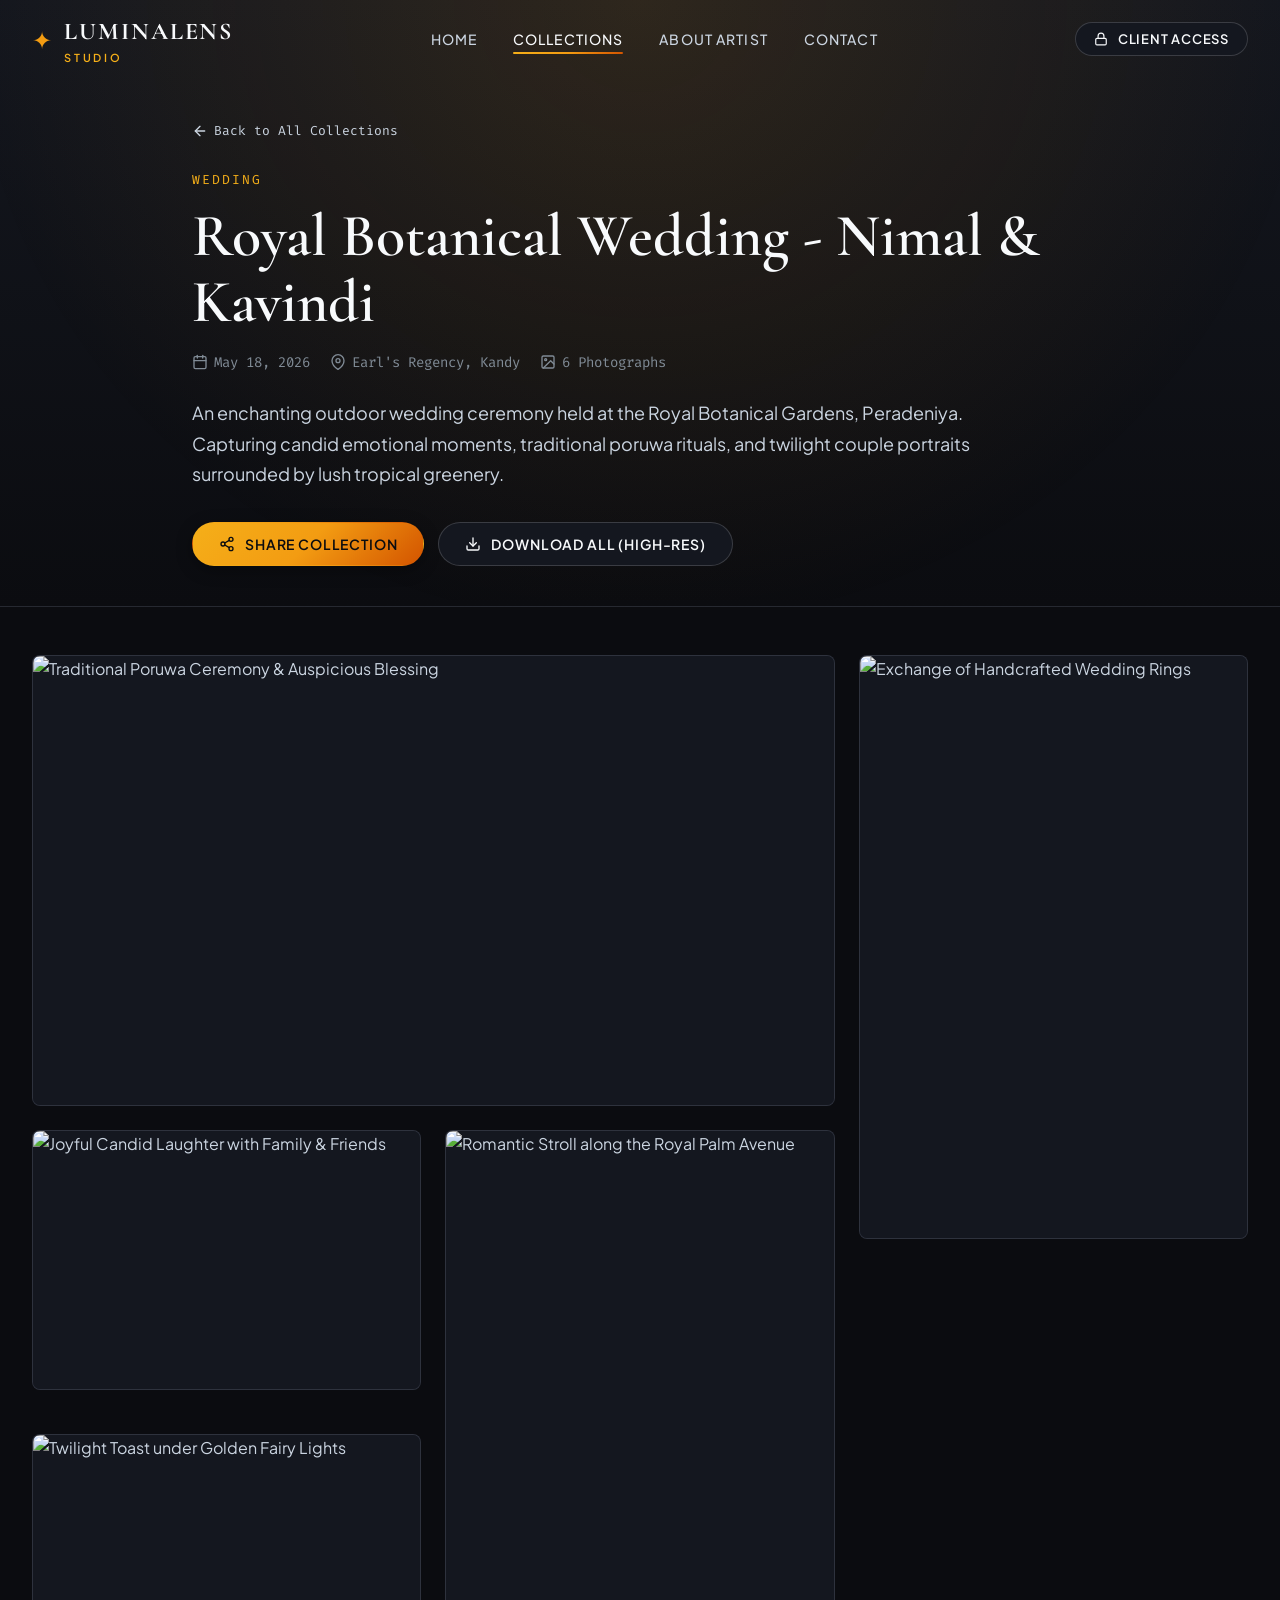
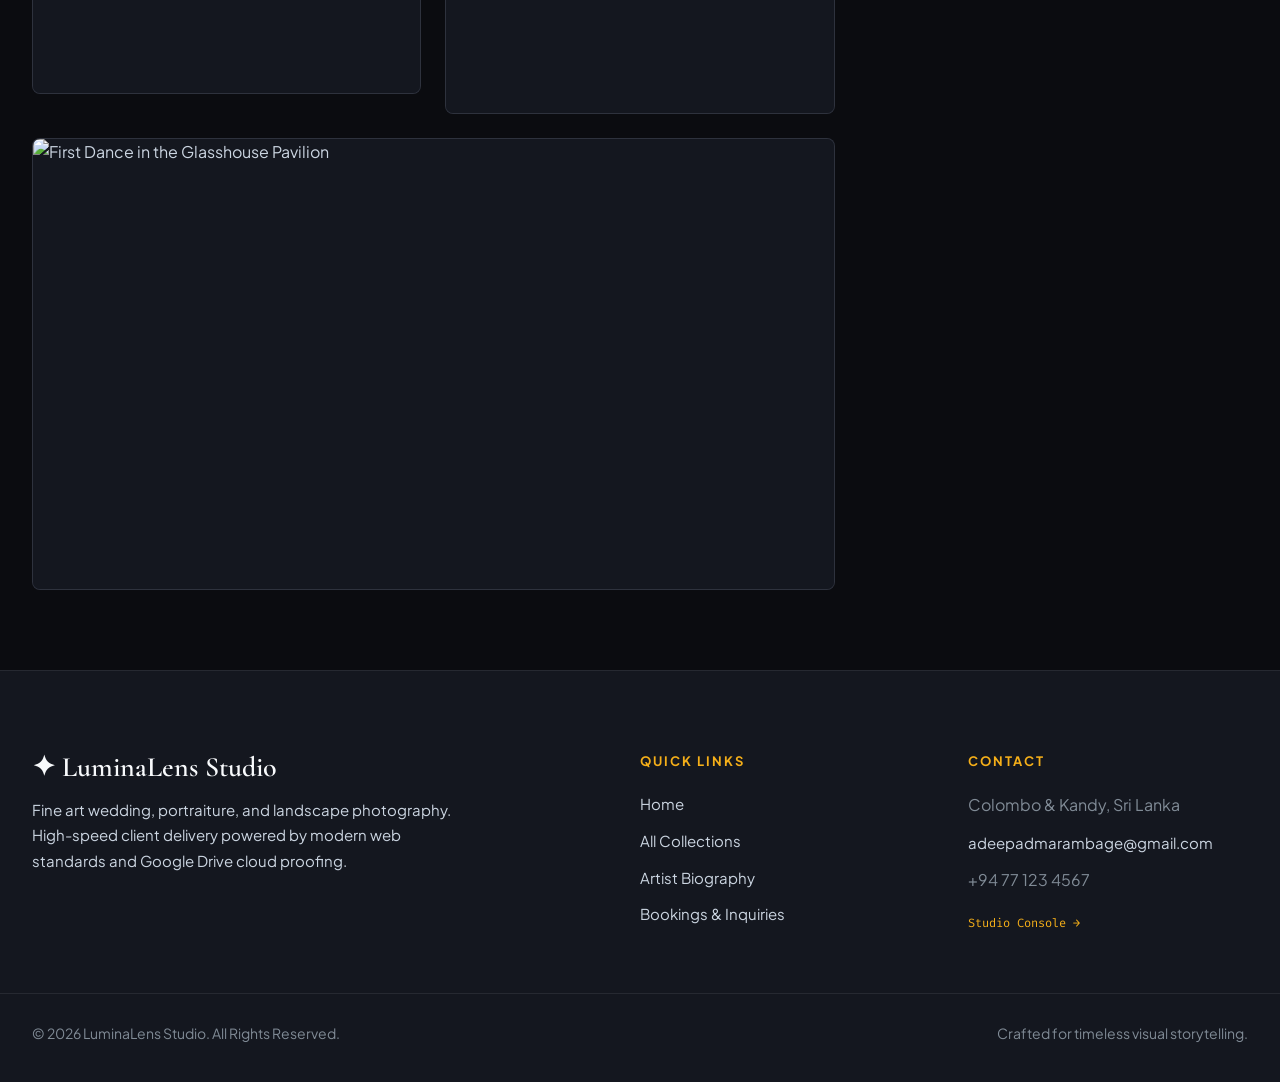
==== public/album.html @ 2db3ec04 "feat(system): implement full-stack LuminaLens Studio with JDK 21 server, public gallery, and admin p" ====
<!DOCTYPE html>
<html lang="en">
<head>
  <meta charset="UTF-8">
  <meta name="viewport" content="width=device-width, initial-scale=1.0">
  <title>Collection Gallery | LuminaLens Studio</title>
  <meta name="description" content="View high-resolution photography gallery, client proofing suite, and interactive photo viewer on LuminaLens Studio.">

  <!-- Favicon -->
  <link rel="icon" type="image/svg+xml" href="data:image/svg+xml,<svg xmlns='http://www.w3.org/2000/svg' viewBox='0 0 100 100'><rect width='100' height='100' rx='25' fill='%230b0c10'/><circle cx='50' cy='50' r='32' fill='none' stroke='%23f39c12' stroke-width='6'/><circle cx='50' cy='50' r='18' fill='none' stroke='%23f5af19' stroke-width='4'/><circle cx='50' cy='50' r='6' fill='%23f39c12'/></svg>">

  <!-- Google Fonts Preconnect & Stylesheets -->
  <link rel="preconnect" href="https://fonts.googleapis.com">
  <link rel="preconnect" href="https://fonts.gstatic.com" crossorigin>
  <link href="https://fonts.googleapis.com/css2?family=Cormorant+Garamond:ital,wght@0,400;0,600;0,700;1,400;1,600&family=Fira+Code:wght@400;500&family=Plus+Jakarta+Sans:wght@400;500;600;700&display=swap" rel="stylesheet">

  <!-- Core Stylesheet -->
  <link rel="stylesheet" href="css/style.css">
</head>
<body>

  <!-- Sticky Glassmorphic Header -->
  <header>
    <nav class="navbar" id="navbar" aria-label="Main Navigation">
      <div class="container nav-container">
        <!-- Brand Crest -->
        <a href="index.html" class="brand-crest" aria-label="LuminaLens Studio Home">
          <span class="brand-crest-icon" aria-hidden="true">✦</span>
          <div class="brand-title">
            LuminaLens
            <span>Studio</span>
          </div>
        </a>

        <!-- Navigation Links -->
        <ul class="nav-menu" id="nav-menu" role="menu">
          <li role="none"><a href="index.html" class="nav-link" role="menuitem">Home</a></li>
          <li role="none"><a href="albums.html" class="nav-link active" role="menuitem">Collections</a></li>
          <li role="none"><a href="index.html#about" class="nav-link" role="menuitem">About Artist</a></li>
          <li role="none"><a href="index.html#contact" class="nav-link" role="menuitem">Contact</a></li>
        </ul>

        <!-- Action Buttons -->
        <div class="nav-actions">
          <button type="button" class="btn btn-secondary btn-pill" id="client-access-btn" title="Access Private Client Album">
            <svg viewBox="0 0 24 24" width="14" height="14" fill="none" stroke="currentColor" stroke-width="2" stroke-linecap="round" stroke-linejoin="round" aria-hidden="true">
              <rect x="3" y="11" width="18" height="11" rx="2" ry="2"/>
              <path d="M7 11V7a5 5 0 0 1 10 0v4"/>
            </svg>
            <span>Client Access</span>
          </button>

          <!-- Mobile Toggle Button -->
          <button type="button" class="nav-toggle-btn" id="nav-toggle-btn" aria-label="Toggle navigation menu" aria-expanded="false" aria-controls="nav-menu">
            <span></span>
            <span></span>
            <span></span>
          </button>
        </div>
      </div>
    </nav>
  </header>

  <main>
    <!-- Dedicated Album Hero & Story Banner -->
    <section class="album-hero-banner" aria-label="Album Information">
      <div class="container album-hero-content">
        <div class="breadcrumb-nav">
          <a href="albums.html">
            <svg viewBox="0 0 24 24" width="16" height="16" fill="none" stroke="currentColor" stroke-width="2" stroke-linecap="round" stroke-linejoin="round" aria-hidden="true">
              <line x1="19" y1="12" x2="5" y2="12"/><polyline points="12 19 5 12 12 5"/>
            </svg>
            <span>Back to All Collections</span>
          </a>
        </div>

        <span class="album-detail-category" id="album-category">Wedding Celebration</span>
        <h1 class="album-detail-title" id="album-title">Royal Botanical Wedding - Nimal &amp; Kavindi</h1>

        <div class="album-detail-meta">
          <span class="meta-pill">
            <svg viewBox="0 0 24 24" width="16" height="16" fill="none" stroke="currentColor" stroke-width="2" stroke-linecap="round" stroke-linejoin="round" aria-hidden="true"><rect x="3" y="4" width="18" height="18" rx="2" ry="2"/><line x1="16" y1="2" x2="16" y2="6"/><line x1="8" y1="2" x2="8" y2="6"/><line x1="3" y1="10" x2="21" y2="10"/></svg>
            <span id="album-date">May 18, 2026</span>
          </span>
          <span class="meta-pill">
            <svg viewBox="0 0 24 24" width="16" height="16" fill="none" stroke="currentColor" stroke-width="2" stroke-linecap="round" stroke-linejoin="round" aria-hidden="true"><path d="M21 10c0 7-9 13-9 13s-9-6-9-13a9 9 0 0 1 18 0z"/><circle cx="12" cy="10" r="3"/></svg>
            <span id="album-location">Earl's Regency, Kandy</span>
          </span>
          <span class="meta-pill">
            <svg viewBox="0 0 24 24" width="16" height="16" fill="none" stroke="currentColor" stroke-width="2" stroke-linecap="round" stroke-linejoin="round" aria-hidden="true"><rect x="3" y="3" width="18" height="18" rx="2" ry="2"/><circle cx="8.5" cy="8.5" r="1.5"/><polyline points="21 15 16 10 5 21"/></svg>
            <span id="album-count">6 Photographs</span>
          </span>
        </div>

        <p class="album-detail-desc" id="album-desc">
          An enchanting outdoor wedding ceremony held at the Royal Botanical Gardens, Peradeniya. Capturing candid emotional moments, traditional poruwa rituals, and twilight couple portraits surrounded by lush tropical greenery.
        </p>

        <!-- Actions Toolbar -->
        <div class="album-actions-toolbar">
          <button type="button" class="btn btn-primary" id="share-album-btn">
            <svg viewBox="0 0 24 24" width="16" height="16" fill="none" stroke="currentColor" stroke-width="2" stroke-linecap="round" stroke-linejoin="round" aria-hidden="true"><circle cx="18" cy="5" r="3"/><circle cx="6" cy="12" r="3"/><circle cx="18" cy="19" r="3"/><line x1="8.59" y1="13.51" x2="15.42" y2="17.49"/><line x1="15.41" y1="6.51" x2="8.59" y2="10.49"/></svg>
            <span>Share Collection</span>
          </button>
          <button type="button" class="btn btn-secondary" id="download-all-btn">
            <svg viewBox="0 0 24 24" width="16" height="16" fill="none" stroke="currentColor" stroke-width="2" stroke-linecap="round" stroke-linejoin="round" aria-hidden="true"><path d="M21 15v4a2 2 0 0 1-2 2H5a2 2 0 0 1-2-2v-4"/><polyline points="7 10 12 15 17 10"/><line x1="12" y1="15" x2="12" y2="3"/></svg>
            <span>Download All (High-Res)</span>
          </button>
        </div>
      </div>
    </section>

    <!-- Photo Gallery Grid -->
    <section class="container" aria-label="Photo Gallery">
      <div class="photo-gallery-grid" id="album-gallery-grid">
        <!-- Dynamically rendered by app.js; clicking photo opens Lightbox -->
      </div>
    </section>
  </main>

  <!-- Share Modal Sheet -->
  <div class="modal-overlay" id="share-modal" role="dialog" aria-modal="true" aria-labelledby="share-modal-title">
    <div class="modal-card">
      <div class="modal-header">
        <h3 id="share-modal-title">Share Collection</h3>
        <button type="button" class="modal-close-btn" id="close-share-modal" aria-label="Close dialog">&times;</button>
      </div>

      <p style="color: var(--text-secondary); margin-bottom: 16px; font-size: 0.9375rem;">
        Direct access link for clients, family, and social channels:
      </p>

      <div class="share-input-group">
        <input type="text" class="share-url-input" id="share-url-input" readonly>
        <button type="button" class="btn btn-primary btn-pill" id="copy-share-btn">
          <span>Copy</span>
        </button>
      </div>

      <div class="share-channels">
        <button type="button" class="share-channel-btn" id="whatsapp-share-btn">
          <svg viewBox="0 0 24 24" fill="none" stroke="currentColor" stroke-width="2" stroke-linecap="round" stroke-linejoin="round" style="color: #25d366;">
            <path d="M21 11.5a8.38 8.38 0 0 1-.9 3.8 8.5 8.5 0 0 1-7.6 4.7 8.38 8.38 0 0 1-3.8-.9L3 21l1.9-5.7a8.38 8.38 0 0 1-.9-3.8 8.5 8.5 0 0 1 4.7-7.6 8.38 8.38 0 0 1 3.8-.9h.5a8.48 8.48 0 0 1 8 8v.5z"/>
          </svg>
          <span>Share directly on WhatsApp</span>
        </button>
      </div>
    </div>
  </div>

  <!-- Client Access Modal -->
  <div class="modal-overlay" id="client-access-modal" role="dialog" aria-modal="true" aria-labelledby="client-modal-title">
    <div class="modal-card">
      <div class="modal-header">
        <h3 id="client-modal-title">Client Album Access</h3>
        <button type="button" class="modal-close-btn" id="close-client-modal" aria-label="Close dialog">&times;</button>
      </div>
      <p style="color: var(--text-secondary); margin-bottom: 20px; font-size: 0.9375rem;">
        Enter your unique album slug or private proofing code provided in your booking invitation:
      </p>
      <form id="client-access-form">
        <div style="margin-bottom: 20px;">
          <input type="text" class="share-url-input" id="client-album-code" placeholder="e.g. wedding-nimal-kavindi" required autocomplete="off" style="width: 100%;">
        </div>
        <button type="submit" class="btn btn-primary" style="width: 100%;">
          <span>View Private Collection &rarr;</span>
        </button>
      </form>
    </div>
  </div>

  <!-- Footer -->
  <footer class="footer">
    <div class="container footer-grid">
      <div class="footer-brand">
        <h4>✦ LuminaLens Studio</h4>
        <p>
          Fine art wedding, portraiture, and landscape photography. High-speed client delivery powered by modern web standards and Google Drive cloud proofing.
        </p>
      </div>

      <div class="footer-col">
        <h5>Quick Links</h5>
        <div class="footer-links-list">
          <a href="index.html">Home</a>
          <a href="albums.html">All Collections</a>
          <a href="index.html#about">Artist Biography</a>
          <a href="index.html#contact">Bookings &amp; Inquiries</a>
        </div>
      </div>

      <div class="footer-col">
        <h5>Contact</h5>
        <div class="footer-links-list">
          <span style="color: var(--text-muted);">Colombo &amp; Kandy, Sri Lanka</span>
          <a href="mailto:adeepadmarambage@gmail.com">adeepadmarambage@gmail.com</a>
          <span style="color: var(--text-muted);">+94 77 123 4567</span>
          <a href="admin/login.html" style="font-family: var(--font-mono); font-size: 0.75rem; color: var(--text-gold); margin-top: 8px;">Studio Console &rarr;</a>
        </div>
      </div>
    </div>

    <div class="container footer-bottom">
      <div>&copy; 2026 LuminaLens Studio. All Rights Reserved.</div>
      <div>Crafted for timeless visual storytelling.</div>
    </div>
  </footer>

  <!-- Google Drive CDN Helper, Lightbox & Application Engine -->
  <script src="js/gdrive-helper.js" defer></script>
  <script src="js/lightbox.js" defer></script>
  <script src="js/app.js" defer></script>
</body>
</html>
---- public/css/style.css ----
/* ==========================================================================
   LuminaLens Studio - Visual Design System ("Obsidian Gallery")
   Architecture: Pure Modern CSS3 (Variables, Grid, Flexbox, Glassmorphism)
   Theme: Dark Luxury Editorial & Cinematic Photography Experience
   ========================================================================== */

/* --- 1. CSS Custom Properties / Design Tokens --- */
:root {
  /* Canvas & Neutral Surfaces */
  --bg-canvas: #0b0c10;
  --bg-surface: #14171f;
  --bg-surface-elevated: #1c212d;
  --bg-surface-hover: #222938;
  --bg-glass: rgba(20, 23, 31, 0.78);
  --bg-glass-card: rgba(20, 23, 31, 0.65);
  --bg-glass-heavy: rgba(11, 12, 16, 0.94);

  /* Borders & Dividers */
  --border-subtle: rgba(255, 255, 255, 0.08);
  --border-medium: rgba(255, 255, 255, 0.16);
  --border-gold: rgba(243, 156, 18, 0.40);
  --border-gold-subtle: rgba(243, 156, 18, 0.20);

  /* Accent & Brand Luxury Gold */
  --accent-gold-primary: #f39c12;
  --accent-gold-light: #f5af19;
  --accent-gold-dark: #d35400;
  --accent-gold-gradient: linear-gradient(135deg, #f5af19 0%, #f39c12 50%, #d35400 100%);
  --accent-gold-glow: rgba(243, 156, 18, 0.28);
  --accent-gold-glow-subtle: rgba(243, 156, 18, 0.12);

  /* Text & Readability Hierarchy */
  --text-primary: #f8fafc;
  --text-secondary: #cbd5e1;
  --text-muted: #808b96;
  --text-gold: #f5af19;

  /* Functional Status Indicators */
  --status-published: #10b981;
  --status-private: #f59e0b;
  --status-hidden: #64748b;
  --status-danger: #ef4444;

  /* Typography */
  --font-display: 'Cormorant Garamond', Georgia, 'Times New Roman', serif;
  --font-sans: 'Plus Jakarta Sans', system-ui, -apple-system, BlinkMacSystemFont, 'Segoe UI', Roboto, sans-serif;
  --font-mono: 'Fira Code', SFMono-Regular, Consolas, monospace;

  /* Dimensions & Spacing */
  --nav-height: 80px;
  --container-max: 1320px;
  --radius-xs: 4px;
  --radius-sm: 8px;
  --radius-md: 14px;
  --radius-lg: 20px;
  --radius-xl: 28px;
  --radius-full: 9999px;

  /* Shadows */
  --shadow-sm: 0 4px 16px rgba(0, 0, 0, 0.35);
  --shadow-md: 0 10px 30px -6px rgba(0, 0, 0, 0.55);
  --shadow-lg: 0 20px 48px -10px rgba(0, 0, 0, 0.75);
  --shadow-gold: 0 0 24px -2px var(--accent-gold-glow);
  --shadow-gold-hover: 0 14px 36px -6px rgba(0, 0, 0, 0.65), 0 0 22px -2px var(--accent-gold-glow);

  /* Transitions */
  --ease-standard: cubic-bezier(0.4, 0, 0.2, 1);
  --transition-fast: 180ms var(--ease-standard);
  --transition-normal: 300ms var(--ease-standard);
  --transition-slow: 600ms var(--ease-standard);
}

/* --- 2. CSS Reset & Base Elements --- */
*, *::before, *::after {
  box-sizing: border-box;
  margin: 0;
  padding: 0;
}

html {
  font-size: 16px;
  scroll-behavior: smooth;
  scroll-padding-top: calc(var(--nav-height) + 24px);
  -webkit-text-size-adjust: 100%;
  background-color: var(--bg-canvas);
}

body {
  font-family: var(--font-sans);
  background-color: var(--bg-canvas);
  color: var(--text-secondary);
  line-height: 1.65;
  min-height: 100vh;
  overflow-x: hidden;
  position: relative;
  -webkit-font-smoothing: antialiased;
  -moz-osx-font-smoothing: grayscale;
}

/* Ambient Radial Vignette */
body::before {
  content: '';
  position: fixed;
  top: 0;
  left: 50%;
  transform: translateX(-50%);
  width: 100vw;
  height: 600px;
  background: radial-gradient(ellipse at 50% 0%, var(--accent-gold-glow-subtle) 0%, transparent 75%);
  pointer-events: none;
  z-index: 0;
}

a {
  color: inherit;
  text-decoration: none;
  transition: color var(--transition-fast);
}

ul {
  list-style: none;
}

img, svg {
  display: block;
  max-width: 100%;
}

button, input, textarea, select {
  font-family: inherit;
  font-size: inherit;
  color: inherit;
}

button {
  cursor: pointer;
  border: none;
  background: none;
}

:focus-visible {
  outline: 2px solid var(--accent-gold-primary);
  outline-offset: 3px;
  border-radius: var(--radius-xs);
}

/* --- 3. Typography Utility Classes --- */
h1, h2, h3, h4, .font-display {
  font-family: var(--font-display);
  color: var(--text-primary);
  font-weight: 600;
  line-height: 1.15;
}

.text-gold {
  color: var(--text-gold);
}

.text-muted {
  color: var(--text-muted);
}

.font-mono {
  font-family: var(--font-mono);
}

/* --- 4. Layout Containers --- */
.container {
  width: 100%;
  max-width: var(--container-max);
  margin-left: auto;
  margin-right: auto;
  padding-left: 32px;
  padding-right: 32px;
  position: relative;
  z-index: 1;
}

.section {
  padding-top: 100px;
  padding-bottom: 100px;
  position: relative;
}

.section-header {
  text-align: center;
  max-width: 760px;
  margin: 0 auto 60px;
}

.section-tag {
  display: inline-flex;
  align-items: center;
  gap: 8px;
  font-family: var(--font-mono);
  font-size: 0.8125rem;
  font-weight: 500;
  text-transform: uppercase;
  letter-spacing: 0.12em;
  color: var(--text-gold);
  background: var(--accent-gold-glow-subtle);
  border: 1px solid var(--border-gold-subtle);
  padding: 6px 16px;
  border-radius: var(--radius-full);
  margin-bottom: 16px;
}

.section-title {
  font-size: clamp(2.25rem, 5vw, 3.25rem);
  letter-spacing: -0.01em;
  margin-bottom: 16px;
}

.section-subtitle {
  font-size: 1.125rem;
  color: var(--text-secondary);
  line-height: 1.6;
}

/* --- 5. Navigation Bar --- */
.navbar {
  position: fixed;
  top: 0;
  left: 0;
  right: 0;
  height: var(--nav-height);
  z-index: 1000;
  display: flex;
  align-items: center;
  transition: background-color var(--transition-normal), backdrop-filter var(--transition-normal), border-color var(--transition-normal), box-shadow var(--transition-normal);
  border-bottom: 1px solid transparent;
}

.navbar.scrolled {
  background: var(--bg-glass);
  backdrop-filter: blur(18px);
  -webkit-backdrop-filter: blur(18px);
  border-bottom: 1px solid var(--border-subtle);
  box-shadow: var(--shadow-sm);
}

.nav-container {
  display: flex;
  align-items: center;
  justify-content: space-between;
  width: 100%;
}

/* Brand Crest */
.brand-crest {
  display: flex;
  align-items: center;
  gap: 12px;
}

.brand-crest-icon {
  color: var(--accent-gold-primary);
  font-size: 1.5rem;
  animation: shimmerGlow 4s infinite ease-in-out;
}

@keyframes shimmerGlow {
  0%, 100% { opacity: 0.8; transform: scale(1); filter: drop-shadow(0 0 2px var(--accent-gold-glow)); }
  50% { opacity: 1; transform: scale(1.1); filter: drop-shadow(0 0 8px var(--accent-gold-primary)); }
}

.brand-title {
  font-family: var(--font-display);
  font-size: 1.5rem;
  font-weight: 700;
  letter-spacing: 0.08em;
  color: var(--text-primary);
  text-transform: uppercase;
}

.brand-title span {
  font-family: var(--font-sans);
  font-size: 0.6875rem;
  font-weight: 600;
  letter-spacing: 0.25em;
  color: var(--text-gold);
  display: block;
  margin-top: -3px;
}

/* Navigation Links */
.nav-menu {
  display: flex;
  align-items: center;
  gap: 36px;
}

.nav-link {
  font-size: 0.875rem;
  font-weight: 500;
  text-transform: uppercase;
  letter-spacing: 0.08em;
  color: var(--text-secondary);
  position: relative;
  padding: 6px 0;
  transition: color var(--transition-fast);
}

.nav-link::after {
  content: '';
  position: absolute;
  bottom: 0;
  left: 50%;
  width: 0;
  height: 2px;
  background: var(--accent-gold-gradient);
  border-radius: var(--radius-full);
  transition: width var(--transition-normal), left var(--transition-normal);
}

.nav-link:hover,
.nav-link.active {
  color: var(--text-primary);
}

.nav-link:hover::after,
.nav-link.active::after {
  width: 100%;
  left: 0;
}

.nav-actions {
  display: flex;
  align-items: center;
  gap: 16px;
}

/* Buttons */
.btn {
  display: inline-flex;
  align-items: center;
  justify-content: center;
  gap: 10px;
  padding: 12px 26px;
  font-size: 0.875rem;
  font-weight: 600;
  letter-spacing: 0.06em;
  text-transform: uppercase;
  border-radius: var(--radius-full);
  transition: all var(--transition-fast);
  white-space: nowrap;
}

.btn:active {
  transform: scale(0.97);
}

.btn-primary {
  background: var(--accent-gold-gradient);
  color: #0b0c10;
  box-shadow: var(--shadow-sm);
  border: 1px solid transparent;
}

.btn-primary:hover {
  box-shadow: var(--shadow-gold-hover);
  transform: translateY(-2px);
}

.btn-secondary {
  background: var(--bg-surface);
  border: 1px solid var(--border-medium);
  color: var(--text-primary);
}

.btn-secondary:hover {
  border-color: var(--accent-gold-primary);
  background: var(--bg-surface-elevated);
  color: var(--text-gold);
  transform: translateY(-2px);
  box-shadow: var(--shadow-gold);
}

.btn-pill {
  padding: 8px 18px;
  font-size: 0.8125rem;
}

/* Mobile Hamburger Toggle */
.nav-toggle-btn {
  display: none;
  flex-direction: column;
  justify-content: space-between;
  width: 32px;
  height: 20px;
  padding: 0;
  z-index: 1001;
}

.nav-toggle-btn span {
  display: block;
  height: 2px;
  width: 100%;
  background-color: var(--text-primary);
  border-radius: var(--radius-full);
  transition: transform var(--transition-normal), opacity var(--transition-normal);
}

.nav-toggle-btn.open span:nth-child(1) {
  transform: translateY(9px) rotate(45deg);
}

.nav-toggle-btn.open span:nth-child(2) {
  opacity: 0;
}

.nav-toggle-btn.open span:nth-child(3) {
  transform: translateY(-9px) rotate(-45deg);
}

/* --- 6. Hero Showcase Section --- */
.hero-showcase {
  position: relative;
  min-height: 100vh;
  display: flex;
  align-items: center;
  justify-content: center;
  text-align: center;
  padding-top: calc(var(--nav-height) + 40px);
  padding-bottom: 80px;
  overflow: hidden;
}

.hero-backdrop-slider {
  position: absolute;
  top: 0;
  left: 0;
  right: 0;
  bottom: 0;
  z-index: 0;
}

.hero-slide {
  position: absolute;
  top: 0;
  left: 0;
  right: 0;
  bottom: 0;
  background-size: cover;
  background-position: center 30%;
  opacity: 0;
  transition: opacity 1.8s ease-in-out, transform 8s ease-out;
  transform: scale(1.0);
}

.hero-slide.active {
  opacity: 1;
  transform: scale(1.04);
}

.hero-overlay {
  position: absolute;
  top: 0;
  left: 0;
  right: 0;
  bottom: 0;
  background: linear-gradient(
    180deg,
    rgba(11, 12, 16, 0.45) 0%,
    rgba(11, 12, 16, 0.75) 55%,
    rgba(11, 12, 16, 0.98) 100%
  );
  z-index: 1;
}

.hero-content {
  position: relative;
  z-index: 2;
  max-width: 920px;
  margin: 0 auto;
}

.hero-crest-badge {
  display: inline-flex;
  align-items: center;
  gap: 10px;
  font-family: var(--font-mono);
  font-size: 0.8125rem;
  letter-spacing: 0.2em;
  text-transform: uppercase;
  color: var(--text-gold);
  background: rgba(20, 23, 31, 0.7);
  backdrop-filter: blur(12px);
  border: 1px solid var(--border-gold-subtle);
  padding: 8px 20px;
  border-radius: var(--radius-full);
  margin-bottom: 24px;
}

.hero-title {
  font-size: clamp(2.75rem, 7vw, 4.75rem);
  font-weight: 700;
  letter-spacing: -0.02em;
  color: var(--text-primary);
  margin-bottom: 20px;
  text-shadow: 0 4px 20px rgba(0, 0, 0, 0.7);
}

.hero-title em {
  font-style: italic;
  font-weight: 400;
  background: var(--accent-gold-gradient);
  -webkit-background-clip: text;
  background-clip: text;
  color: transparent;
}

.hero-lead {
  font-size: clamp(1.0625rem, 2vw, 1.25rem);
  color: var(--text-secondary);
  line-height: 1.7;
  max-width: 720px;
  margin: 0 auto 36px;
  text-shadow: 0 2px 10px rgba(0, 0, 0, 0.6);
}

.hero-cta-group {
  display: flex;
  align-items: center;
  justify-content: center;
  flex-wrap: wrap;
  gap: 16px;
  margin-bottom: 50px;
}

.hero-scroll-indicator {
  display: inline-flex;
  flex-direction: column;
  align-items: center;
  gap: 8px;
  font-family: var(--font-mono);
  font-size: 0.75rem;
  text-transform: uppercase;
  letter-spacing: 0.15em;
  color: var(--text-muted);
  opacity: 0.8;
  transition: opacity var(--transition-fast), color var(--transition-fast);
}

.hero-scroll-indicator:hover {
  opacity: 1;
  color: var(--text-gold);
}

.scroll-arrow {
  animation: bounceDown 2s infinite ease-in-out;
}

@keyframes bounceDown {
  0%, 100% { transform: translateY(0); }
  50% { transform: translateY(8px); }
}

/* --- 7. Artist Profile & Stats Section --- */
.stats-strip {
  display: grid;
  grid-template-columns: repeat(4, 1fr);
  gap: 24px;
  background: var(--bg-surface);
  border: 1px solid var(--border-subtle);
  border-radius: var(--radius-lg);
  padding: 40px 32px;
  box-shadow: var(--shadow-md);
  margin-top: -50px;
  position: relative;
  z-index: 10;
}

.stat-item {
  text-align: center;
  position: relative;
}

.stat-item:not(:last-child)::after {
  content: '';
  position: absolute;
  top: 15%;
  bottom: 15%;
  right: 0;
  width: 1px;
  background: var(--border-subtle);
}

.stat-number {
  font-family: var(--font-display);
  font-size: 2.75rem;
  font-weight: 700;
  color: var(--text-gold);
  line-height: 1.1;
  margin-bottom: 6px;
}

.stat-label {
  font-size: 0.875rem;
  color: var(--text-secondary);
  font-weight: 500;
  letter-spacing: 0.02em;
}

/* Artist Bio Card */
.artist-bio-grid {
  display: grid;
  grid-template-columns: 1fr 1.3fr;
  gap: 48px;
  align-items: center;
  margin-top: 80px;
}

.artist-portrait-box {
  position: relative;
  border-radius: var(--radius-lg);
  overflow: hidden;
  border: 1px solid var(--border-medium);
  box-shadow: var(--shadow-lg);
  aspect-ratio: 4/5;
  background: var(--bg-surface-elevated);
}

.artist-portrait-box img {
  width: 100%;
  height: 100%;
  object-fit: cover;
  transition: transform var(--transition-slow);
}

.artist-portrait-box:hover img {
  transform: scale(1.03);
}

.artist-bio-text h3 {
  font-size: 2.5rem;
  margin-bottom: 20px;
}

.artist-bio-text p {
  color: var(--text-secondary);
  font-size: 1.0625rem;
  line-height: 1.75;
  margin-bottom: 20px;
}

.artist-quote {
  font-family: var(--font-display);
  font-size: 1.5rem;
  font-style: italic;
  color: var(--text-gold);
  border-left: 2px solid var(--accent-gold-primary);
  padding-left: 20px;
  margin: 28px 0;
  line-height: 1.4;
}

/* --- 8. Category Filter Bar --- */
.filter-bar {
  display: flex;
  align-items: center;
  justify-content: center;
  flex-wrap: wrap;
  gap: 12px;
  margin-bottom: 48px;
}

.filter-pill {
  padding: 10px 22px;
  border-radius: var(--radius-full);
  font-size: 0.8125rem;
  font-weight: 600;
  text-transform: uppercase;
  letter-spacing: 0.08em;
  color: var(--text-secondary);
  background: var(--bg-surface);
  border: 1px solid var(--border-subtle);
  transition: all var(--transition-fast);
}

.filter-pill:hover {
  color: var(--text-primary);
  border-color: var(--border-gold);
}

.filter-pill.active {
  background: var(--accent-gold-gradient);
  color: #0b0c10;
  border-color: transparent;
  box-shadow: var(--shadow-gold);
}

/* Search Input */
.catalog-search-wrapper {
  max-width: 480px;
  margin: 0 auto 36px;
  position: relative;
}

.catalog-search-input {
  width: 100%;
  padding: 14px 20px 14px 48px;
  border-radius: var(--radius-full);
  background: var(--bg-surface);
  border: 1px solid var(--border-subtle);
  color: var(--text-primary);
  font-size: 0.9375rem;
  transition: all var(--transition-fast);
}

.catalog-search-input:focus {
  border-color: var(--accent-gold-primary);
  box-shadow: var(--shadow-gold);
  outline: none;
}

.search-icon-svg {
  position: absolute;
  left: 18px;
  top: 50%;
  transform: translateY(-50%);
  color: var(--text-muted);
  width: 18px;
  height: 18px;
  pointer-events: none;
}

/* --- 9. Album Card Grid --- */
.albums-grid {
  display: grid;
  grid-template-columns: repeat(auto-fill, minmax(360px, 1fr));
  gap: 36px;
}

.album-card {
  background: var(--bg-surface);
  border: 1px solid var(--border-subtle);
  border-radius: var(--radius-lg);
  overflow: hidden;
  box-shadow: var(--shadow-sm);
  display: flex;
  flex-direction: column;
  transition: transform var(--transition-normal), border-color var(--transition-normal), box-shadow var(--transition-normal);
  position: relative;
}

.album-card:hover {
  transform: translateY(-8px);
  border-color: var(--border-gold);
  box-shadow: var(--shadow-gold-hover);
}

.album-cover-wrapper {
  position: relative;
  aspect-ratio: 16/10;
  overflow: hidden;
  background: var(--bg-surface-elevated);
}

.album-cover-img {
  width: 100%;
  height: 100%;
  object-fit: cover;
  transition: transform 0.8s var(--ease-standard);
}

.album-card:hover .album-cover-img {
  transform: scale(1.05);
}

.album-category-badge {
  position: absolute;
  top: 16px;
  left: 16px;
  padding: 6px 14px;
  border-radius: var(--radius-full);
  font-family: var(--font-mono);
  font-size: 0.6875rem;
  font-weight: 600;
  text-transform: uppercase;
  letter-spacing: 0.08em;
  background: rgba(11, 12, 16, 0.75);
  backdrop-filter: blur(10px);
  color: var(--text-gold);
  border: 1px solid var(--border-gold-subtle);
  z-index: 2;
}

.album-photo-count-pill {
  position: absolute;
  bottom: 16px;
  right: 16px;
  display: flex;
  align-items: center;
  gap: 6px;
  padding: 4px 12px;
  border-radius: var(--radius-full);
  font-family: var(--font-mono);
  font-size: 0.75rem;
  color: var(--text-primary);
  background: rgba(11, 12, 16, 0.8);
  backdrop-filter: blur(8px);
  border: 1px solid var(--border-subtle);
  z-index: 2;
}

.album-card-body {
  padding: 28px;
  display: flex;
  flex-direction: column;
  flex-grow: 1;
}

.album-date {
  font-family: var(--font-mono);
  font-size: 0.8125rem;
  color: var(--text-muted);
  margin-bottom: 8px;
}

.album-title {
  font-size: 1.75rem;
  font-weight: 600;
  color: var(--text-primary);
  margin-bottom: 12px;
  line-height: 1.2;
}

.album-description {
  color: var(--text-secondary);
  font-size: 0.9375rem;
  line-height: 1.6;
  margin-bottom: 24px;
  display: -webkit-box;
  -webkit-line-clamp: 2;
  -webkit-box-orient: vertical;
  overflow: hidden;
  flex-grow: 1;
}

.album-card-footer {
  display: flex;
  align-items: center;
  justify-content: space-between;
  border-top: 1px solid var(--border-subtle);
  padding-top: 18px;
  margin-top: auto;
}

.view-album-link {
  display: inline-flex;
  align-items: center;
  gap: 8px;
  font-size: 0.8125rem;
  font-weight: 600;
  text-transform: uppercase;
  letter-spacing: 0.08em;
  color: var(--text-gold);
  transition: transform var(--transition-fast), color var(--transition-fast);
}

.view-album-link:hover {
  color: var(--text-primary);
  transform: translateX(4px);
}

/* --- 10. Dedicated Album View Header & Meta --- */
.album-hero-banner {
  padding-top: calc(var(--nav-height) + 40px);
  padding-bottom: 40px;
  border-bottom: 1px solid var(--border-subtle);
  background: linear-gradient(180deg, var(--bg-surface) 0%, var(--bg-canvas) 100%);
  margin-bottom: 48px;
}

.breadcrumb-nav {
  display: flex;
  align-items: center;
  gap: 8px;
  font-family: var(--font-mono);
  font-size: 0.8125rem;
  color: var(--text-muted);
  margin-bottom: 24px;
}

.breadcrumb-nav a {
  color: var(--text-secondary);
  display: inline-flex;
  align-items: center;
  gap: 6px;
}

.breadcrumb-nav a:hover {
  color: var(--text-gold);
}

.album-hero-content {
  max-width: 960px;
}

.album-detail-category {
  display: inline-block;
  font-family: var(--font-mono);
  font-size: 0.8125rem;
  text-transform: uppercase;
  letter-spacing: 0.15em;
  color: var(--text-gold);
  margin-bottom: 12px;
}

.album-detail-title {
  font-size: clamp(2.5rem, 5vw, 3.75rem);
  color: var(--text-primary);
  margin-bottom: 16px;
  line-height: 1.1;
}

.album-detail-meta {
  display: flex;
  flex-wrap: wrap;
  align-items: center;
  gap: 20px;
  font-family: var(--font-mono);
  font-size: 0.875rem;
  color: var(--text-muted);
  margin-bottom: 24px;
}

.meta-pill {
  display: inline-flex;
  align-items: center;
  gap: 6px;
}

.album-detail-desc {
  font-size: 1.125rem;
  color: var(--text-secondary);
  line-height: 1.7;
  max-width: 820px;
  margin-bottom: 32px;
}

.album-actions-toolbar {
  display: flex;
  align-items: center;
  flex-wrap: wrap;
  gap: 14px;
}

/* --- 11. Responsive Photo Gallery Grid --- */
.photo-gallery-grid {
  display: grid;
  grid-template-columns: repeat(auto-fill, minmax(320px, 1fr));
  gap: 24px;
  margin-bottom: 80px;
}

.photo-gallery-item {
  position: relative;
  border-radius: var(--radius-sm);
  overflow: hidden;
  background: var(--bg-surface-elevated);
  cursor: pointer;
  aspect-ratio: 3/2;
  border: 1px solid var(--border-subtle);
  transition: transform var(--transition-normal), border-color var(--transition-normal), box-shadow var(--transition-normal);
}

.photo-gallery-item.aspect-portrait {
  aspect-ratio: 2/3;
  grid-row: span 2;
}

.photo-gallery-item.aspect-wide {
  aspect-ratio: 16/9;
  grid-column: span 2;
}

.photo-gallery-item:hover {
  transform: translateY(-4px);
  border-color: var(--border-gold);
  box-shadow: var(--shadow-gold-hover);
}

.gallery-thumbnail-img {
  width: 100%;
  height: 100%;
  object-fit: cover;
  transition: transform 0.6s var(--ease-standard), filter 0.6s var(--ease-standard);
  background: var(--bg-surface);
}

.photo-gallery-item:hover .gallery-thumbnail-img {
  transform: scale(1.04);
}

.photo-caption-overlay {
  position: absolute;
  bottom: 0;
  left: 0;
  right: 0;
  padding: 24px 16px 14px;
  background: linear-gradient(180deg, transparent 0%, rgba(11, 12, 16, 0.9) 100%);
  color: var(--text-primary);
  font-size: 0.875rem;
  font-weight: 500;
  opacity: 0;
  transform: translateY(8px);
  transition: opacity var(--transition-fast), transform var(--transition-fast);
  display: flex;
  align-items: center;
  justify-content: space-between;
  pointer-events: none;
}

.photo-gallery-item:hover .photo-caption-overlay {
  opacity: 1;
  transform: translateY(0);
}

.expand-icon {
  color: var(--text-gold);
  width: 20px;
  height: 20px;
}

/* Skeleton Loading Shimmer */
.skeleton-shimmer {
  background: linear-gradient(90deg, var(--bg-surface) 25%, var(--bg-surface-elevated) 50%, var(--bg-surface) 75%);
  background-size: 200% 100%;
  animation: shimmer 1.6s infinite ease-in-out;
}

@keyframes shimmer {
  0% { background-position: 200% 0; }
  100% { background-position: -200% 0; }
}

/* --- 12. Full-Screen Interactive Lightbox --- */
.lightbox-modal {
  position: fixed;
  top: 0;
  left: 0;
  right: 0;
  bottom: 0;
  background: var(--bg-glass-heavy);
  backdrop-filter: blur(24px);
  -webkit-backdrop-filter: blur(24px);
  z-index: 10000;
  display: flex;
  flex-direction: column;
  opacity: 0;
  visibility: hidden;
  transition: opacity var(--transition-normal), visibility var(--transition-normal);
  user-select: none;
}

.lightbox-modal.active {
  opacity: 1;
  visibility: visible;
}

/* Top Lightbox Bar */
.lightbox-top-bar {
  height: 64px;
  display: flex;
  align-items: center;
  justify-content: space-between;
  padding: 0 24px;
  border-bottom: 1px solid var(--border-subtle);
  background: rgba(11, 12, 16, 0.8);
  flex-shrink: 0;
}

.lightbox-album-title {
  font-family: var(--font-display);
  font-size: 1.25rem;
  font-weight: 600;
  color: var(--text-primary);
  white-space: nowrap;
  overflow: hidden;
  text-overflow: ellipsis;
  max-width: 400px;
}

.lightbox-counter-pill {
  font-family: var(--font-mono);
  font-size: 0.8125rem;
  color: var(--text-gold);
  background: var(--bg-surface-elevated);
  padding: 4px 14px;
  border-radius: var(--radius-full);
  border: 1px solid var(--border-gold-subtle);
}

.lightbox-controls {
  display: flex;
  align-items: center;
  gap: 12px;
}

.lightbox-btn {
  width: 40px;
  height: 40px;
  border-radius: var(--radius-full);
  background: var(--bg-surface);
  border: 1px solid var(--border-subtle);
  color: var(--text-secondary);
  display: flex;
  align-items: center;
  justify-content: center;
  transition: all var(--transition-fast);
}

.lightbox-btn:hover {
  color: var(--text-primary);
  border-color: var(--accent-gold-primary);
  background: var(--bg-surface-elevated);
  transform: scale(1.05);
}

.lightbox-btn svg {
  width: 20px;
  height: 20px;
}

/* Main Lightbox Viewport */
.lightbox-stage {
  flex-grow: 1;
  position: relative;
  display: flex;
  align-items: center;
  justify-content: center;
  padding: 20px 80px;
  overflow: hidden;
}

.lightbox-img-wrapper {
  max-width: 100%;
  max-height: 100%;
  display: flex;
  flex-direction: column;
  align-items: center;
  justify-content: center;
  position: relative;
}

.lightbox-main-img {
  max-width: 100%;
  max-height: calc(100vh - 200px);
  object-fit: contain;
  border-radius: var(--radius-sm);
  box-shadow: 0 10px 40px rgba(0, 0, 0, 0.8);
  transition: transform 0.25s var(--ease-standard), opacity 0.2s ease;
}

.lightbox-main-img.zoomed {
  transform: scale(1.6);
  cursor: grab;
}

.lightbox-caption-bar {
  margin-top: 12px;
  font-size: 0.9375rem;
  color: var(--text-secondary);
  text-align: center;
  max-width: 700px;
  font-family: var(--font-sans);
}

/* Prev/Next Chevron Triggers */
.lightbox-nav-btn {
  position: absolute;
  top: 50%;
  transform: translateY(-50%);
  width: 52px;
  height: 52px;
  border-radius: var(--radius-full);
  background: rgba(20, 23, 31, 0.7);
  backdrop-filter: blur(8px);
  border: 1px solid var(--border-subtle);
  color: var(--text-primary);
  display: flex;
  align-items: center;
  justify-content: center;
  transition: all var(--transition-fast);
  z-index: 10;
}

.lightbox-nav-btn:hover {
  background: var(--accent-gold-primary);
  color: #0b0c10;
  border-color: transparent;
  box-shadow: var(--shadow-gold);
}

.lightbox-nav-btn.prev-btn {
  left: 24px;
}

.lightbox-nav-btn.next-btn {
  right: 24px;
}

.lightbox-nav-btn svg {
  width: 24px;
  height: 24px;
}

/* Bottom Thumbnail Strip */
.lightbox-thumb-strip {
  height: 84px;
  display: flex;
  align-items: center;
  gap: 10px;
  padding: 0 24px;
  background: rgba(11, 12, 16, 0.85);
  border-top: 1px solid var(--border-subtle);
  overflow-x: auto;
  scrollbar-width: thin;
  flex-shrink: 0;
}

.lightbox-thumb-item {
  width: 72px;
  height: 54px;
  border-radius: var(--radius-xs);
  overflow: hidden;
  border: 2px solid transparent;
  flex-shrink: 0;
  cursor: pointer;
  opacity: 0.5;
  transition: opacity var(--transition-fast), border-color var(--transition-fast);
}

.lightbox-thumb-item img {
  width: 100%;
  height: 100%;
  object-fit: cover;
}

.lightbox-thumb-item:hover {
  opacity: 0.85;
}

.lightbox-thumb-item.active {
  opacity: 1;
  border-color: var(--accent-gold-primary);
  box-shadow: 0 0 10px var(--accent-gold-glow);
}

/* --- 13. Share Modal Sheet --- */
.modal-overlay {
  position: fixed;
  top: 0;
  left: 0;
  right: 0;
  bottom: 0;
  background: rgba(11, 12, 16, 0.88);
  backdrop-filter: blur(14px);
  -webkit-backdrop-filter: blur(14px);
  z-index: 10001;
  display: flex;
  align-items: center;
  justify-content: center;
  padding: 24px;
  opacity: 0;
  visibility: hidden;
  transition: opacity var(--transition-normal), visibility var(--transition-normal);
}

.modal-overlay.active {
  opacity: 1;
  visibility: visible;
}

.modal-card {
  width: 100%;
  max-width: 520px;
  background: var(--bg-surface);
  border: 1px solid var(--border-medium);
  border-radius: var(--radius-lg);
  padding: 36px;
  box-shadow: var(--shadow-lg), var(--shadow-gold);
  position: relative;
  text-align: left;
}

.modal-header {
  display: flex;
  align-items: center;
  justify-content: space-between;
  margin-bottom: 24px;
  border-bottom: 1px solid var(--border-subtle);
  padding-bottom: 16px;
}

.modal-header h3 {
  font-size: 1.75rem;
  color: var(--text-primary);
}

.modal-close-btn {
  color: var(--text-muted);
  font-size: 1.5rem;
  line-height: 1;
  padding: 4px;
  transition: color var(--transition-fast);
}

.modal-close-btn:hover {
  color: var(--text-primary);
}

.share-input-group {
  display: flex;
  gap: 8px;
  margin-bottom: 20px;
}

.share-url-input {
  flex-grow: 1;
  padding: 12px 16px;
  border-radius: var(--radius-md);
  background: var(--bg-surface-elevated);
  border: 1px solid var(--border-medium);
  color: var(--text-primary);
  font-family: var(--font-mono);
  font-size: 0.875rem;
}

.share-url-input:focus {
  border-color: var(--accent-gold-primary);
  outline: none;
}

.share-channels {
  display: flex;
  flex-direction: column;
  gap: 12px;
}

.share-channel-btn {
  display: flex;
  align-items: center;
  gap: 14px;
  padding: 14px 20px;
  border-radius: var(--radius-md);
  background: var(--bg-surface-elevated);
  border: 1px solid var(--border-subtle);
  color: var(--text-primary);
  font-size: 0.9375rem;
  font-weight: 500;
  transition: all var(--transition-fast);
}

.share-channel-btn:hover {
  border-color: var(--accent-gold-primary);
  background: var(--bg-surface-hover);
  transform: translateY(-1px);
}

.share-channel-btn svg {
  width: 22px;
  height: 22px;
  flex-shrink: 0;
}

/* Toast Notifications */
.toast-notification {
  position: fixed;
  bottom: 28px;
  right: 28px;
  background: var(--bg-surface-elevated);
  border: 1px solid var(--accent-gold-primary);
  color: var(--text-primary);
  padding: 14px 24px;
  border-radius: var(--radius-md);
  box-shadow: var(--shadow-lg), var(--shadow-gold);
  z-index: 20000;
  display: flex;
  align-items: center;
  gap: 12px;
  font-size: 0.9375rem;
  font-weight: 500;
  transform: translateY(100px);
  opacity: 0;
  pointer-events: none;
  transition: transform var(--transition-normal), opacity var(--transition-normal);
}

.toast-notification.active {
  transform: translateY(0);
  opacity: 1;
  pointer-events: auto;
}

/* --- 14. Footer --- */
.footer {
  background: var(--bg-surface);
  border-top: 1px solid var(--border-subtle);
  padding: 80px 0 36px;
  position: relative;
  z-index: 1;
}

.footer-grid {
  display: grid;
  grid-template-columns: 2fr 1fr 1fr;
  gap: 48px;
  margin-bottom: 60px;
}

.footer-brand h4 {
  font-size: 1.75rem;
  margin-bottom: 14px;
}

.footer-brand p {
  color: var(--text-secondary);
  font-size: 0.9375rem;
  line-height: 1.7;
  max-width: 440px;
  margin-bottom: 24px;
}

.footer-col h5 {
  font-family: var(--font-sans);
  font-size: 0.8125rem;
  text-transform: uppercase;
  letter-spacing: 0.15em;
  color: var(--text-gold);
  margin-bottom: 20px;
}

.footer-links-list {
  display: flex;
  flex-direction: column;
  gap: 12px;
}

.footer-links-list a {
  color: var(--text-secondary);
  font-size: 0.9375rem;
  transition: color var(--transition-fast);
}

.footer-links-list a:hover {
  color: var(--text-primary);
}

.footer-bottom {
  display: flex;
  align-items: center;
  justify-content: space-between;
  border-top: 1px solid var(--border-subtle);
  padding-top: 28px;
  font-size: 0.875rem;
  color: var(--text-muted);
}

/* --- 15. Responsive Breakpoints --- */
@media (max-width: 1024px) {
  .stats-strip {
    grid-template-columns: repeat(2, 1fr);
  }

  .stat-item:nth-child(2)::after {
    display: none;
  }

  .artist-bio-grid {
    grid-template-columns: 1fr;
  }

  .footer-grid {
    grid-template-columns: 1fr 1fr;
  }
}

@media (max-width: 768px) {
  :root {
    --nav-height: 70px;
  }

  .nav-menu {
    position: fixed;
    top: var(--nav-height);
    left: 0;
    right: 0;
    bottom: 0;
    background: var(--bg-surface);
    backdrop-filter: blur(20px);
    -webkit-backdrop-filter: blur(20px);
    flex-direction: column;
    justify-content: center;
    gap: 32px;
    padding: 32px;
    transform: translateY(-100%);
    opacity: 0;
    pointer-events: none;
    transition: transform var(--transition-normal), opacity var(--transition-normal);
    z-index: 999;
  }

  .nav-menu.open {
    transform: translateY(0);
    opacity: 1;
    pointer-events: auto;
  }

  .nav-link {
    font-size: 1.25rem;
  }

  .nav-toggle-btn {
    display: flex;
  }

  .lightbox-stage {
    padding: 10px 16px;
  }

  .lightbox-nav-btn {
    width: 44px;
    height: 44px;
  }

  .lightbox-nav-btn.prev-btn { left: 10px; }
  .lightbox-nav-btn.next-btn { right: 10px; }

  .photo-gallery-grid {
    grid-template-columns: 1fr;
  }

  .photo-gallery-item.aspect-wide {
    grid-column: span 1;
  }

  .footer-grid {
    grid-template-columns: 1fr;
    gap: 36px;
  }

  .footer-bottom {
    flex-direction: column;
    text-align: center;
    gap: 16px;
  }
}

@media (max-width: 480px) {
  .stats-strip {
    grid-template-columns: 1fr;
  }

  .stat-item::after {
    display: none !important;
  }

  .hero-cta-group {
    flex-direction: column;
    width: 100%;
  }

  .hero-cta-group .btn {
    width: 100%;
  }
}

/* Reduced Motion (WCAG AA) */
@media (prefers-reduced-motion: reduce) {
  *, *::before, *::after {
    animation-duration: 0.01ms !important;
    animation-iteration-count: 1 !important;
    transition-duration: 0.01ms !important;
    scroll-behavior: auto !important;
  }
}
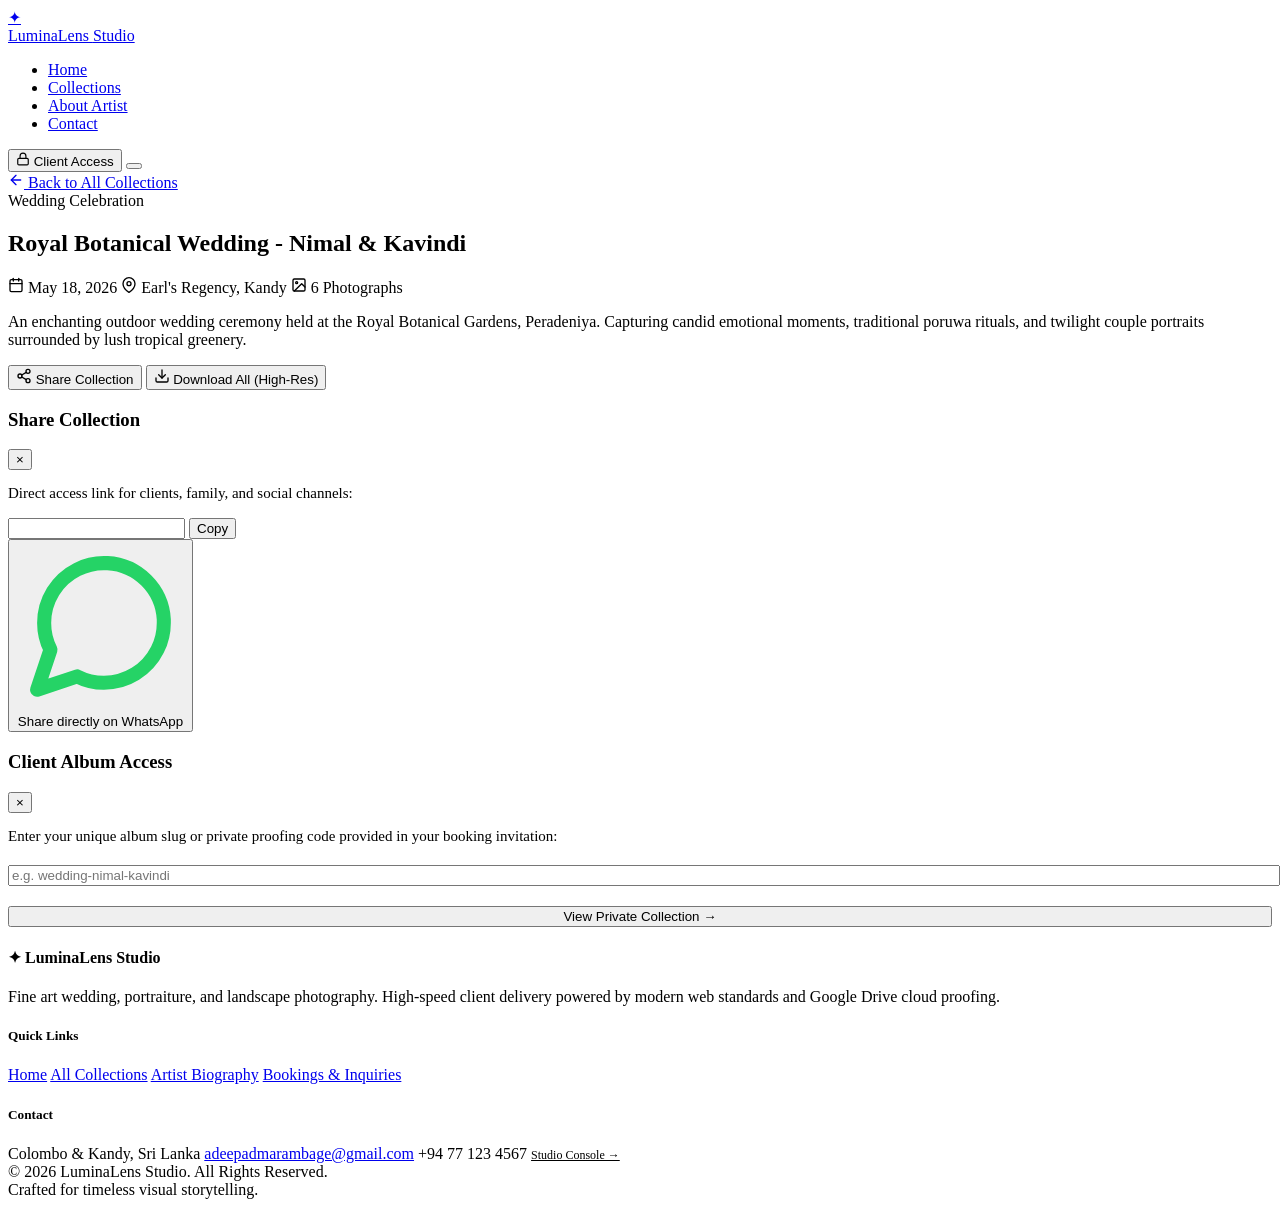
==== commit c539a348: "fix(router): resolve clean URL path assets, slug query compatibility, and auth password hints Co-aut" ====
--- a/public/album.html
+++ b/public/album.html
@@ -1,6 +1,7 @@
 <!DOCTYPE html>
 <html lang="en">
 <head>
+  <base href="/">
   <meta charset="UTF-8">
   <meta name="viewport" content="width=device-width, initial-scale=1.0">
   <title>Collection Gallery | LuminaLens Studio</title>
